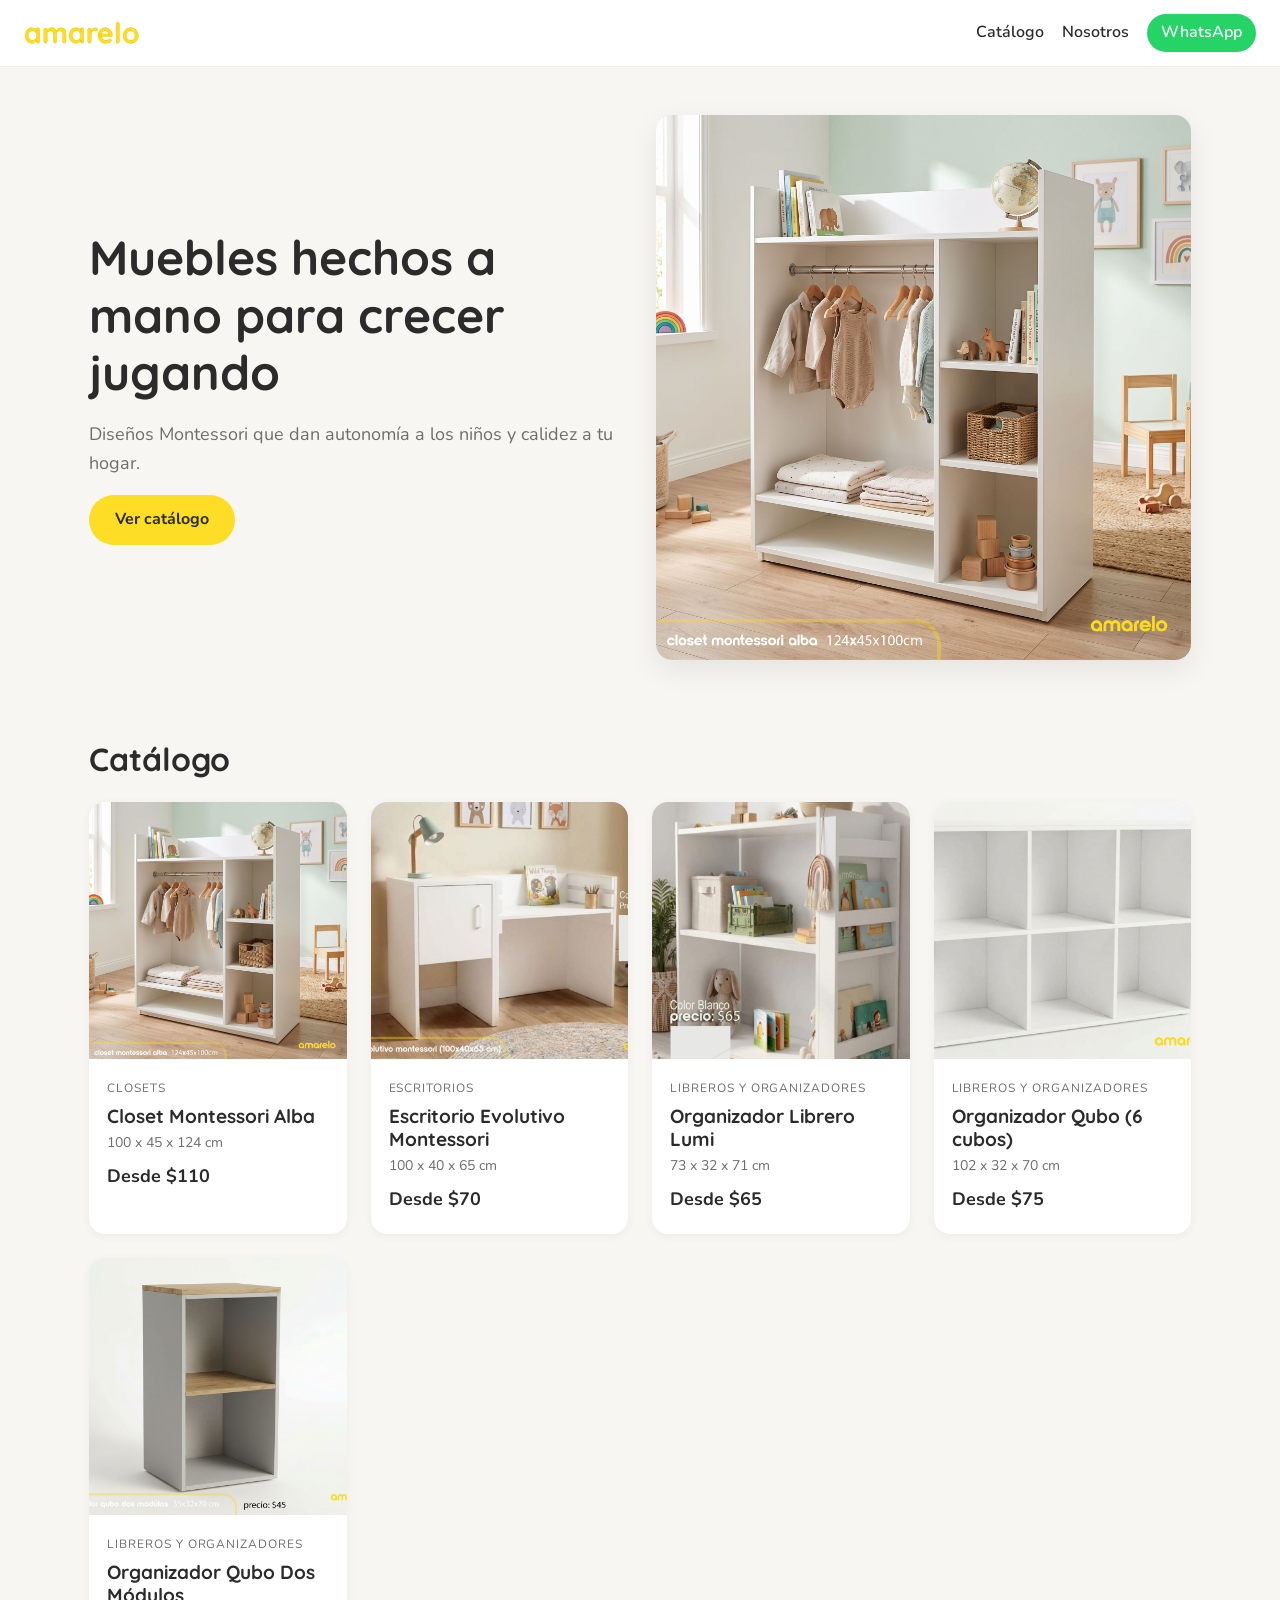
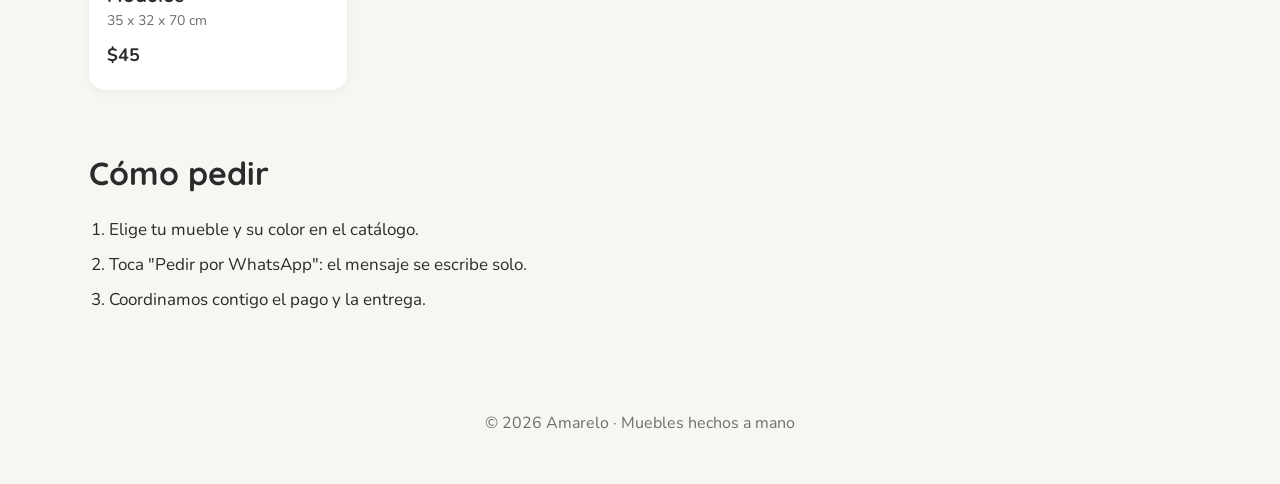
==== index.html @ b25a0f10 "Sitio catálogo Amarelo: inicio, catálogo, detalle y pedidos por WhatsApp Co-Authored-By: Claude Opus" ====
<!DOCTYPE html>                                              <!-- Indica que es un documento HTML5 -->
<html lang="es">                                             <!-- Idioma del contenido: español -->
<head>                                                       <!-- Metadatos de la página -->
  <meta charset="UTF-8">                                     <!-- Codificación para tildes y ñ -->
  <meta name="viewport" content="width=device-width, initial-scale=1"> <!-- Adapta el sitio a celulares -->
  <title>Amarelo | Muebles hechos a mano</title>             <!-- Título de la pestaña -->
  <meta name="description" content="Muebles Montessori hechos a mano. Pedidos por WhatsApp."> <!-- Descripción para buscadores -->
  <link rel="preconnect" href="https://fonts.googleapis.com"> <!-- Acelera la carga de fuentes -->
  <link href="https://fonts.googleapis.com/css2?family=Quicksand:wght@500;700&family=Nunito:wght@400;600&display=swap" rel="stylesheet"> <!-- Fuentes redondeadas parecidas al logo -->
  <link rel="stylesheet" href="css/styles.css">              <!-- Hoja de estilos del sitio -->
  <link rel="stylesheet" href="css/whatsapp-order.css">      <!-- Estilos del botón de WhatsApp -->
</head>                                                      <!-- Fin de metadatos -->
<body>                                                       <!-- Contenido visible -->

  <header class="site-header">                               <!-- Barra superior -->
    <a href="index.html" class="logo">amarelo</a>            <!-- Logo en texto (mismo estilo del logo original) -->
    <nav>                                                    <!-- Menú de navegación -->
      <a href="#catalogo">Catálogo</a>                       <!-- Enlace a la grilla -->
      <a href="#nosotros">Nosotros</a>                       <!-- Enlace a la sección de la marca -->
      <a href="#" data-whatsapp target="_blank" rel="noopener" class="nav-wa">WhatsApp</a> <!-- Contacto directo -->
    </nav>                                                   <!-- Fin del menú -->
  </header>                                                  <!-- Fin barra superior -->

  <section class="hero">                                     <!-- Portada principal -->
    <div class="hero-text">                                  <!-- Bloque de texto -->
      <h1>Muebles hechos a mano para crecer jugando</h1>     <!-- Titular -->
      <p>Diseños Montessori que dan autonomía a los niños y calidez a tu hogar.</p> <!-- Subtítulo -->
      <a href="#catalogo" class="btn">Ver catálogo</a>       <!-- Botón hacia los productos -->
    </div>                                                   <!-- Fin bloque de texto -->
    <img src="img/closet-alba-blanco.jpg" alt="Closet Montessori Alba" class="hero-img"> <!-- Foto destacada -->
  </section>                                                 <!-- Fin portada -->

  <section id="catalogo" class="section">                    <!-- Sección del catálogo -->
    <h2>Catálogo</h2>                                        <!-- Título de sección -->
    <div id="product-grid" class="grid"></div>               <!-- Aquí app.js inserta las tarjetas -->
  </section>                                                 <!-- Fin catálogo -->

  <section id="nosotros" class="section about">              <!-- Sección sobre la marca -->
    <h2>Cómo pedir</h2>                                      <!-- Título -->
    <ol class="steps">                                       <!-- Pasos numerados -->
      <li>Elige tu mueble y su color en el catálogo.</li>    <!-- Paso 1 -->
      <li>Toca "Pedir por WhatsApp": el mensaje se escribe solo.</li> <!-- Paso 2 -->
      <li>Coordinamos contigo el pago y la entrega.</li>     <!-- Paso 3 -->
    </ol>                                                    <!-- Fin pasos -->
  </section>                                                 <!-- Fin sección nosotros -->

  <footer class="site-footer">                               <!-- Pie de página -->
    <p>© <span id="year"></span> Amarelo · Muebles hechos a mano</p> <!-- Derechos; el año lo pone app.js -->
  </footer>                                                  <!-- Fin pie -->

  <script src="js/whatsapp-order.js"></script>               <!-- Número de WhatsApp y creación del botón de pedido -->
  <script src="js/products.js"></script>                     <!-- Carga los datos de productos -->
  <script src="js/app.js"></script>                          <!-- Carga la lógica que dibuja el sitio -->
</body>                                                      <!-- Fin contenido -->
</html>                                                      <!-- Fin documento -->
---- css/styles.css ----
/* ===================================================================
   styles.css — Estilos del sitio Amarelo
   =================================================================== */

:root {                                         /* Variables de color y medidas reutilizables */
  --yellow: #FDDD25;                            /* Amarillo del logo */
  --yellow-dark: #E6C200;                       /* Amarillo más oscuro para hover */
  --ink: #2B2B2B;                               /* Color principal del texto */
  --muted: #6E6E6E;                             /* Texto secundario */
  --bg: #F7F6F3;                                /* Fondo cálido claro */
  --card: #FFFFFF;                              /* Fondo de tarjetas */
  --wa: #25D366;                                /* Verde de WhatsApp */
  --radius: 16px;                               /* Bordes redondeados */
}                                               /* Fin variables */

* { box-sizing: border-box; }                   /* El padding no agranda las cajas */

body {                                          /* Estilo base de la página */
  margin: 0;                                    /* Quita el margen por defecto */
  font-family: "Nunito", system-ui, sans-serif; /* Fuente del texto */
  color: var(--ink);                            /* Color del texto */
  background: var(--bg);                        /* Color de fondo */
  line-height: 1.6;                             /* Espaciado entre líneas */
}                                               /* Fin body */

img { max-width: 100%; display: block; }        /* Las imágenes nunca se salen de su contenedor */
a { color: inherit; }                           /* Los enlaces usan el color del texto */

h1, h2, h3, .logo {                             /* Títulos y logo */
  font-family: "Quicksand", sans-serif;         /* Fuente redondeada tipo logo */
  line-height: 1.2;                             /* Interlineado más apretado */
}                                               /* Fin títulos */

/* ---------- Encabezado ---------- */
.site-header {                                  /* Barra superior */
  position: sticky; top: 0; z-index: 10;        /* Se queda fija al hacer scroll */
  display: flex; align-items: center;           /* Elementos en fila, centrados verticalmente */
  justify-content: space-between;               /* Logo a la izquierda, menú a la derecha */
  padding: 14px 24px;                           /* Espacio interno */
  background: rgba(255,255,255,.95);            /* Fondo blanco casi opaco */
  border-bottom: 1px solid #eee;                /* Línea inferior sutil */
}                                               /* Fin encabezado */
.logo {                                         /* Texto del logo */
  font-size: 28px; font-weight: 700;            /* Tamaño y grosor */
  color: var(--yellow);                         /* Amarillo de la marca */
  text-decoration: none;                        /* Sin subrayado */
  -webkit-text-stroke: .4px var(--yellow-dark); /* Borde fino para que se lea sobre blanco */
}                                               /* Fin logo */
nav { display: flex; gap: 18px; align-items: center; } /* Menú en fila con separación */
nav a { text-decoration: none; font-weight: 600; } /* Enlaces del menú sin subrayado */
.nav-wa {                                       /* Botón de WhatsApp del menú */
  background: var(--wa); color: #fff;           /* Verde con texto blanco */
  padding: 6px 14px; border-radius: 999px;      /* Forma de píldora */
}                                               /* Fin botón menú */

/* ---------- Portada ---------- */
.hero {                                         /* Contenedor de la portada */
  display: grid;                                /* Usa grilla */
  grid-template-columns: 1fr 1fr;               /* Dos columnas: texto e imagen */
  gap: 32px; align-items: center;               /* Separación y centrado */
  max-width: 1150px; margin: 0 auto;            /* Ancho máximo centrado */
  padding: 48px 24px;                           /* Espacio interno */
}                                               /* Fin portada */
.hero h1 { font-size: clamp(30px, 5vw, 48px); margin: 0 0 12px; } /* Titular que escala con la pantalla */
.hero p { font-size: 18px; color: var(--muted); } /* Subtítulo gris */
.hero-img { border-radius: var(--radius); box-shadow: 0 10px 30px rgba(0,0,0,.08); } /* Foto redondeada con sombra */
.btn {                                          /* Botón principal amarillo */
  display: inline-block;                        /* Se comporta como bloque en línea */
  background: var(--yellow); color: var(--ink); /* Amarillo con texto oscuro */
  padding: 12px 26px; border-radius: 999px;     /* Forma de píldora */
  font-weight: 700; text-decoration: none;      /* Texto fuerte sin subrayado */
  transition: background .2s;                   /* Animación suave del color */
}                                               /* Fin botón */
.btn:hover { background: var(--yellow-dark); }  /* Color al pasar el mouse */

/* ---------- Secciones y grilla ---------- */
.section { max-width: 1150px; margin: 0 auto; padding: 32px 24px; } /* Ancho y espaciado de secciones */
.section h2 { font-size: 32px; margin: 0 0 24px; } /* Títulos de sección */
.grid {                                         /* Grilla de productos */
  display: grid;                                /* Usa CSS Grid */
  grid-template-columns: repeat(auto-fill, minmax(250px, 1fr)); /* Columnas automáticas según el ancho */
  gap: 24px;                                    /* Separación entre tarjetas */
}                                               /* Fin grilla */
.card {                                         /* Tarjeta de producto */
  background: var(--card); border-radius: var(--radius); /* Fondo blanco redondeado */
  overflow: hidden; text-decoration: none;      /* Recorta la imagen y quita subrayado */
  box-shadow: 0 2px 10px rgba(0,0,0,.05);       /* Sombra suave */
  transition: transform .2s, box-shadow .2s;    /* Animación al pasar el mouse */
}                                               /* Fin tarjeta */
.card:hover { transform: translateY(-4px); box-shadow: 0 10px 24px rgba(0,0,0,.1); } /* Se eleva al pasar el mouse */
.card-img { aspect-ratio: 1 / 1; background: #eee; } /* Contenedor cuadrado de la imagen */
.card-img img { width: 100%; height: 100%; object-fit: cover; } /* La imagen llena el cuadro sin deformarse */
.card-body { padding: 16px 18px 20px; }         /* Espacio interno del texto */
.card-body h3 { margin: 4px 0; font-size: 19px; } /* Nombre del producto */
.card-cat {                                     /* Etiqueta de categoría */
  font-size: 12px; text-transform: uppercase;   /* Pequeña y en mayúsculas */
  letter-spacing: .08em; color: var(--muted);   /* Espaciada y gris */
}                                               /* Fin categoría */
.card-dim { color: var(--muted); margin: 0; font-size: 14px; } /* Medidas en gris */
.card-price { font-weight: 700; font-size: 18px; margin: 8px 0 0; } /* Precio destacado */

/* ---------- Cómo pedir ---------- */
.steps { padding-left: 20px; font-size: 17px; } /* Lista numerada de pasos */
.steps li { margin-bottom: 8px; }               /* Separación entre pasos */

/* ---------- Detalle de producto ---------- */
.back { display: inline-block; margin-bottom: 20px; color: var(--muted); text-decoration: none; } /* Enlace "volver" */
.detail {                                       /* Contenedor del detalle */
  display: grid;                                /* Usa grilla */
  grid-template-columns: 1.2fr 1fr;             /* Galería más ancha que la info */
  gap: 40px; align-items: start;                /* Separación y alineación arriba */
}                                               /* Fin detalle */
.detail-main { width: 100%; border-radius: var(--radius); background: #eee; } /* Imagen grande */
.thumbs { display: flex; gap: 10px; margin-top: 12px; flex-wrap: wrap; } /* Fila de miniaturas */
.thumbs img {                                   /* Cada miniatura */
  width: 72px; height: 72px; object-fit: cover; /* Cuadradas y recortadas */
  border-radius: 10px; cursor: pointer;         /* Redondeadas y clicables */
  border: 2px solid transparent;                /* Borde invisible por defecto */
}                                               /* Fin miniatura */
.thumbs img:hover { border-color: var(--yellow); } /* Borde amarillo al pasar el mouse */
.detail-info h1 { font-size: 34px; margin: 6px 0; } /* Nombre del producto */
.detail-price { font-size: 30px; font-weight: 700; margin: 0 0 12px; } /* Precio grande */
.variants { display: flex; flex-wrap: wrap; gap: 8px; align-items: center; margin: 20px 0; } /* Botones de color */
.chip {                                         /* Botón de variante */
  border: 2px solid #ddd; background: #fff;     /* Borde gris y fondo blanco */
  padding: 6px 14px; border-radius: 999px;      /* Forma de píldora */
  font: inherit; cursor: pointer;               /* Misma fuente y cursor de mano */
}                                               /* Fin chip */
.chip.active { border-color: var(--ink); background: var(--yellow); } /* Variante seleccionada */
.btn-whatsapp {                                 /* Botón principal de pedido */
  display: inline-block;                        /* Bloque en línea */
  background: var(--wa); color: #fff;           /* Verde WhatsApp con texto blanco */
  padding: 14px 28px; border-radius: 999px;     /* Píldora grande */
  font-weight: 700; text-decoration: none;      /* Texto fuerte sin subrayado */
  font-size: 18px;                              /* Tamaño de texto */
}                                               /* Fin botón WhatsApp */
.btn-whatsapp:hover { filter: brightness(.93); } /* Se oscurece un poco al pasar el mouse */
.note { color: var(--muted); font-size: 14px; } /* Nota pequeña bajo el botón */
.not-found { font-size: 18px; }                 /* Mensaje si el producto no existe */

/* ---------- Pie de página ---------- */
.site-footer { text-align: center; padding: 32px; color: var(--muted); } /* Pie centrado y gris */

/* ---------- Celulares (pantallas angostas) ---------- */
@media (max-width: 760px) {                     /* Reglas solo para pantallas pequeñas */
  .hero, .detail { grid-template-columns: 1fr; } /* Una sola columna */
  .hero { padding-top: 24px; }                  /* Menos espacio arriba */
  nav a:not(.nav-wa) { display: none; }         /* Oculta enlaces de texto; queda solo WhatsApp */
}                                               /* Fin reglas móviles */
.features { padding-left: 20px; margin: 8px 0; color: var(--ink); } /* Lista de características del producto */
.wa-order-btn { font-size: 18px; padding: 14px 28px; }   /* Botón de pedido más grande en el detalle */
---- css/whatsapp-order.css ----
/* whatsapp-order.css: styles for the "Pedir por WhatsApp" button. */

.wa-order-btn {                      /* The button itself (it's an <a> link styled as a button). */
  display: inline-flex;              /* Lets the text sit centered inside the button. */
  align-items: center;               /* Vertically centers the content. */
  justify-content: center;           /* Horizontally centers the content. */
  gap: 0.5rem;                       /* Space between an icon and the text, if one is added later. */
  margin-top: 0.75rem;               /* Separates the button from the product info above it. */
  padding: 0.7rem 1.2rem;            /* Comfortable tap area, important on phones. */
  min-height: 44px;                  /* Minimum touch target size recommended for mobile. */
  background: #25D366;               /* Official WhatsApp green so customers recognize it instantly. */
  color: #ffffff;                    /* White text for contrast on green. */
  font-weight: 600;                  /* Semi-bold so the call to action stands out. */
  text-decoration: none;             /* Removes the default link underline. */
  border-radius: 999px;              /* Fully rounded "pill" shape. */
  transition: background 0.2s;       /* Smooth color change on hover. */
}

.wa-order-btn:hover,                 /* When the mouse is over the button... */
.wa-order-btn:focus-visible {        /* ...or it's focused with the keyboard: */
  background: #1DA851;               /* use a darker green as feedback. */
}

.wa-order-btn:focus-visible {        /* Keyboard focus only: */
  outline: 3px solid #128C7E;        /* show a clear outline for accessibility. */
  outline-offset: 2px;               /* Leave a small gap between the button and the outline. */
}
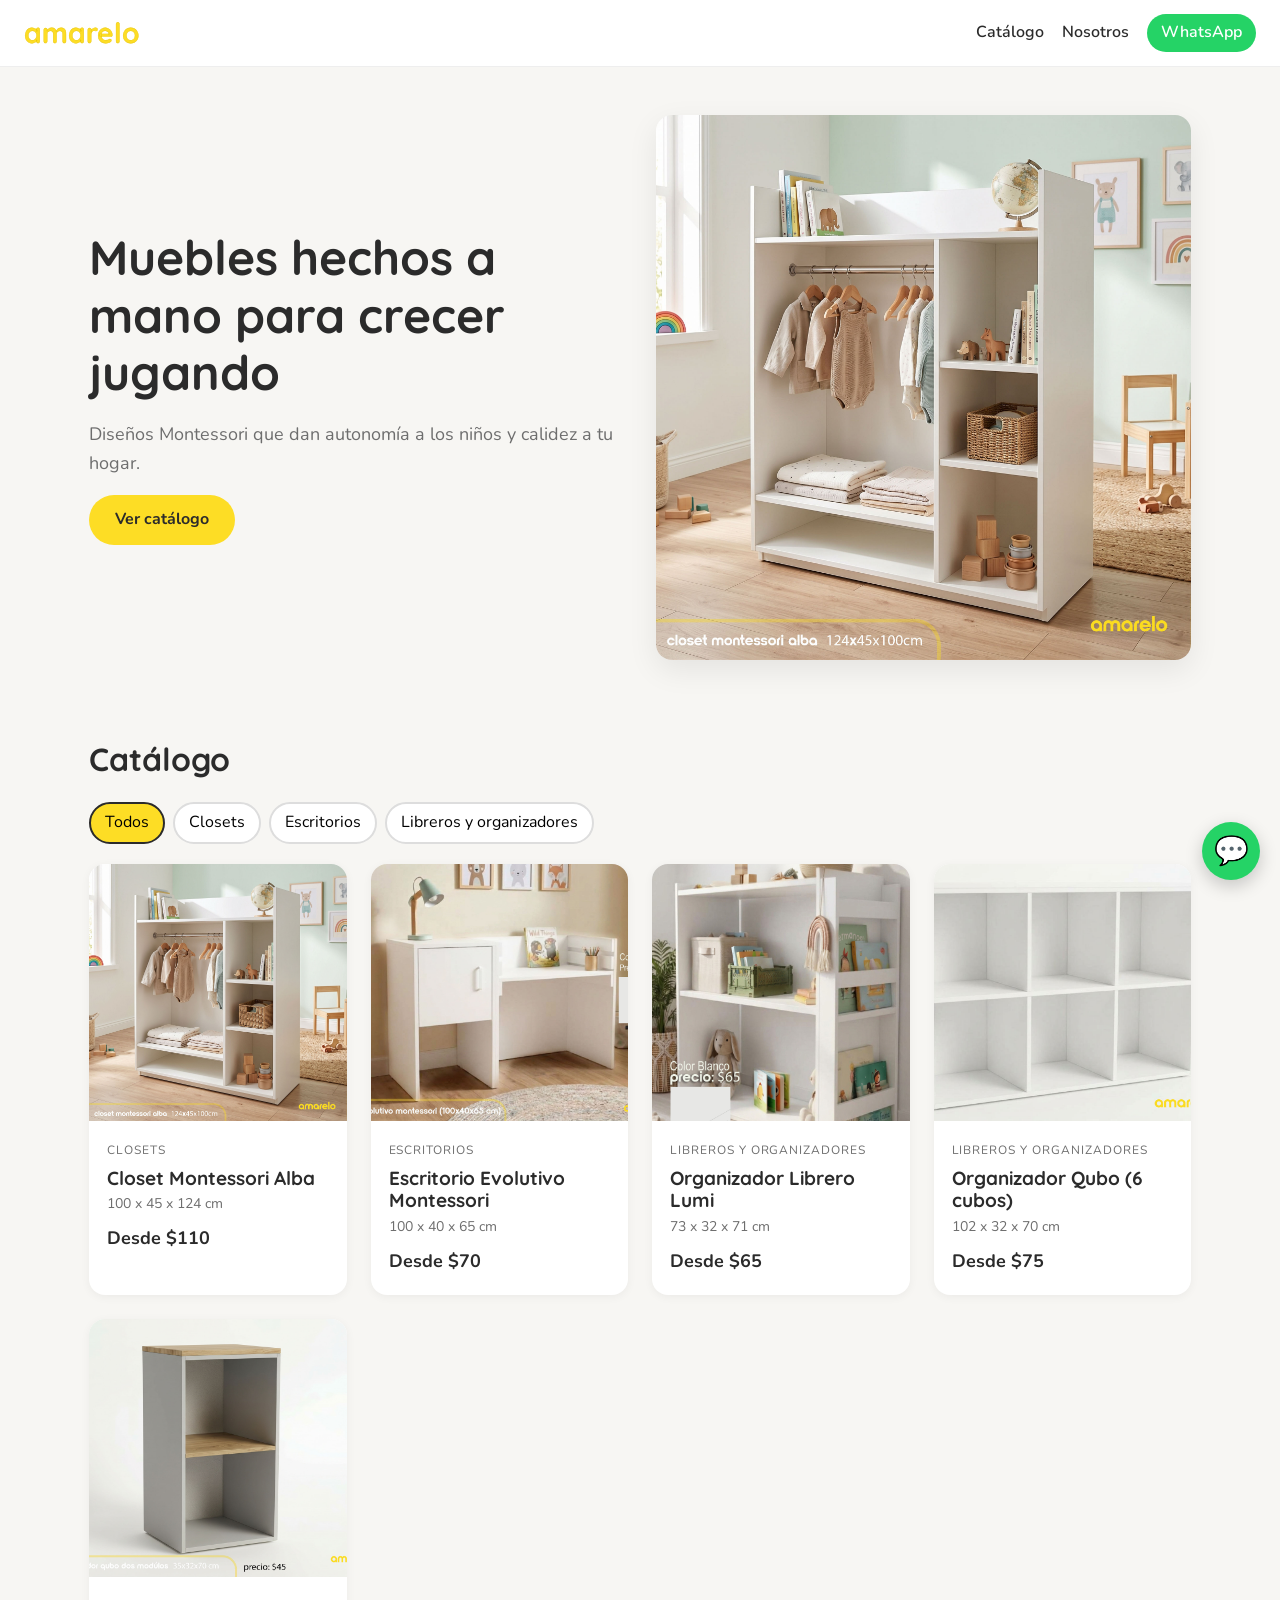
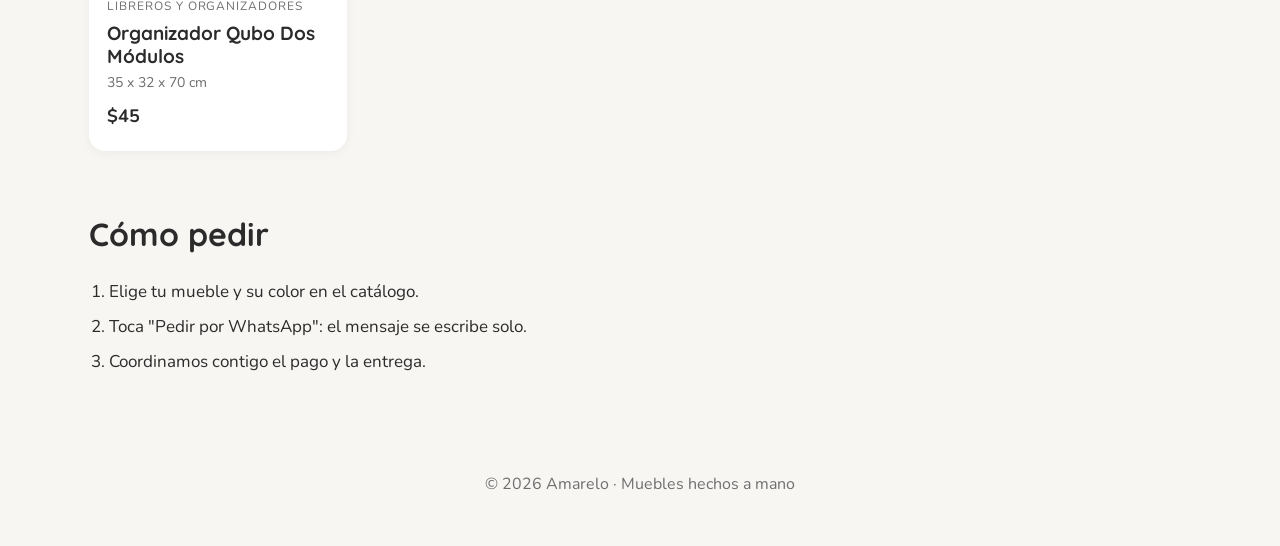
==== commit ed417718: "Filtros por categoría, botón flotante de WhatsApp, favicon y vista previa al compartir Co-Authored-B" ====
--- a/index.html
+++ b/index.html
@@ -7,6 +7,11 @@
   <meta name="description" content="Muebles Montessori hechos a mano. Pedidos por WhatsApp."> <!-- Descripción para buscadores -->
   <link rel="preconnect" href="https://fonts.googleapis.com"> <!-- Acelera la carga de fuentes -->
   <link href="https://fonts.googleapis.com/css2?family=Quicksand:wght@500;700&family=Nunito:wght@400;600&display=swap" rel="stylesheet"> <!-- Fuentes redondeadas parecidas al logo -->
+  <link rel="icon" type="image/jpeg" href="img/logo-amarelo-fondo-amarillo.jpg"> <!-- Ícono de la pestaña con el logo -->
+  <meta name="theme-color" content="#FDDD25">                <!-- Color de la barra del navegador en celulares -->
+  <meta property="og:title" content="Amarelo | Muebles hechos a mano"> <!-- Título al compartir el enlace (WhatsApp, Facebook) -->
+  <meta property="og:description" content="Muebles Montessori hechos a mano. Pedidos por WhatsApp."> <!-- Texto al compartir -->
+  <meta property="og:image" content="img/closet-alba-blanco.jpg"> <!-- Imagen al compartir (en producción conviene URL completa) -->
   <link rel="stylesheet" href="css/styles.css">              <!-- Hoja de estilos del sitio -->
   <link rel="stylesheet" href="css/whatsapp-order.css">      <!-- Estilos del botón de WhatsApp -->
 </head>                                                      <!-- Fin de metadatos -->
@@ -32,6 +37,7 @@
 
   <section id="catalogo" class="section">                    <!-- Sección del catálogo -->
     <h2>Catálogo</h2>                                        <!-- Título de sección -->
+    <div id="filters" class="filters"></div>                 <!-- Aquí app.js pone los botones de categoría -->
     <div id="product-grid" class="grid"></div>               <!-- Aquí app.js inserta las tarjetas -->
   </section>                                                 <!-- Fin catálogo -->
 
@@ -48,6 +54,7 @@
     <p>© <span id="year"></span> Amarelo · Muebles hechos a mano</p> <!-- Derechos; el año lo pone app.js -->
   </footer>                                                  <!-- Fin pie -->
 
+  <a href="#" data-whatsapp target="_blank" rel="noopener" class="wa-fab" aria-label="Escríbenos por WhatsApp">💬</a> <!-- Botón flotante de WhatsApp, siempre visible -->
   <script src="js/whatsapp-order.js"></script>               <!-- Número de WhatsApp y creación del botón de pedido -->
   <script src="js/products.js"></script>                     <!-- Carga los datos de productos -->
   <script src="js/app.js"></script>                          <!-- Carga la lógica que dibuja el sitio -->
--- a/css/styles.css
+++ b/css/styles.css
@@ -149,3 +149,17 @@
 }                                               /* Fin reglas móviles */
 .features { padding-left: 20px; margin: 8px 0; color: var(--ink); } /* Lista de características del producto */
 .wa-order-btn { font-size: 18px; padding: 14px 28px; }   /* Botón de pedido más grande en el detalle */
+
+/* ---------- Filtros y botón flotante ---------- */
+.filters { display: flex; flex-wrap: wrap; gap: 8px; margin-bottom: 20px; } /* Fila de botones de categoría */
+.wa-fab {                                       /* Botón redondo flotante de WhatsApp */
+  position: fixed; right: 20px; bottom: 20px;   /* Fijo en la esquina inferior derecha */
+  width: 58px; height: 58px; border-radius: 50%; /* Círculo */
+  display: grid; place-items: center;           /* Centra el ícono */
+  background: var(--wa); color: #fff;           /* Verde WhatsApp */
+  font-size: 28px; text-decoration: none;       /* Ícono grande sin subrayado */
+  box-shadow: 0 6px 18px rgba(0,0,0,.2);        /* Sombra para que se note */
+  z-index: 20;                                  /* Por encima del resto */
+}                                               /* Fin botón flotante */
+.wa-fab:hover { filter: brightness(.93); }      /* Un poco más oscuro al pasar el mouse */
+section[id] { scroll-margin-top: 80px; }        /* Al saltar a una sección, el título no queda tapado por la barra fija */
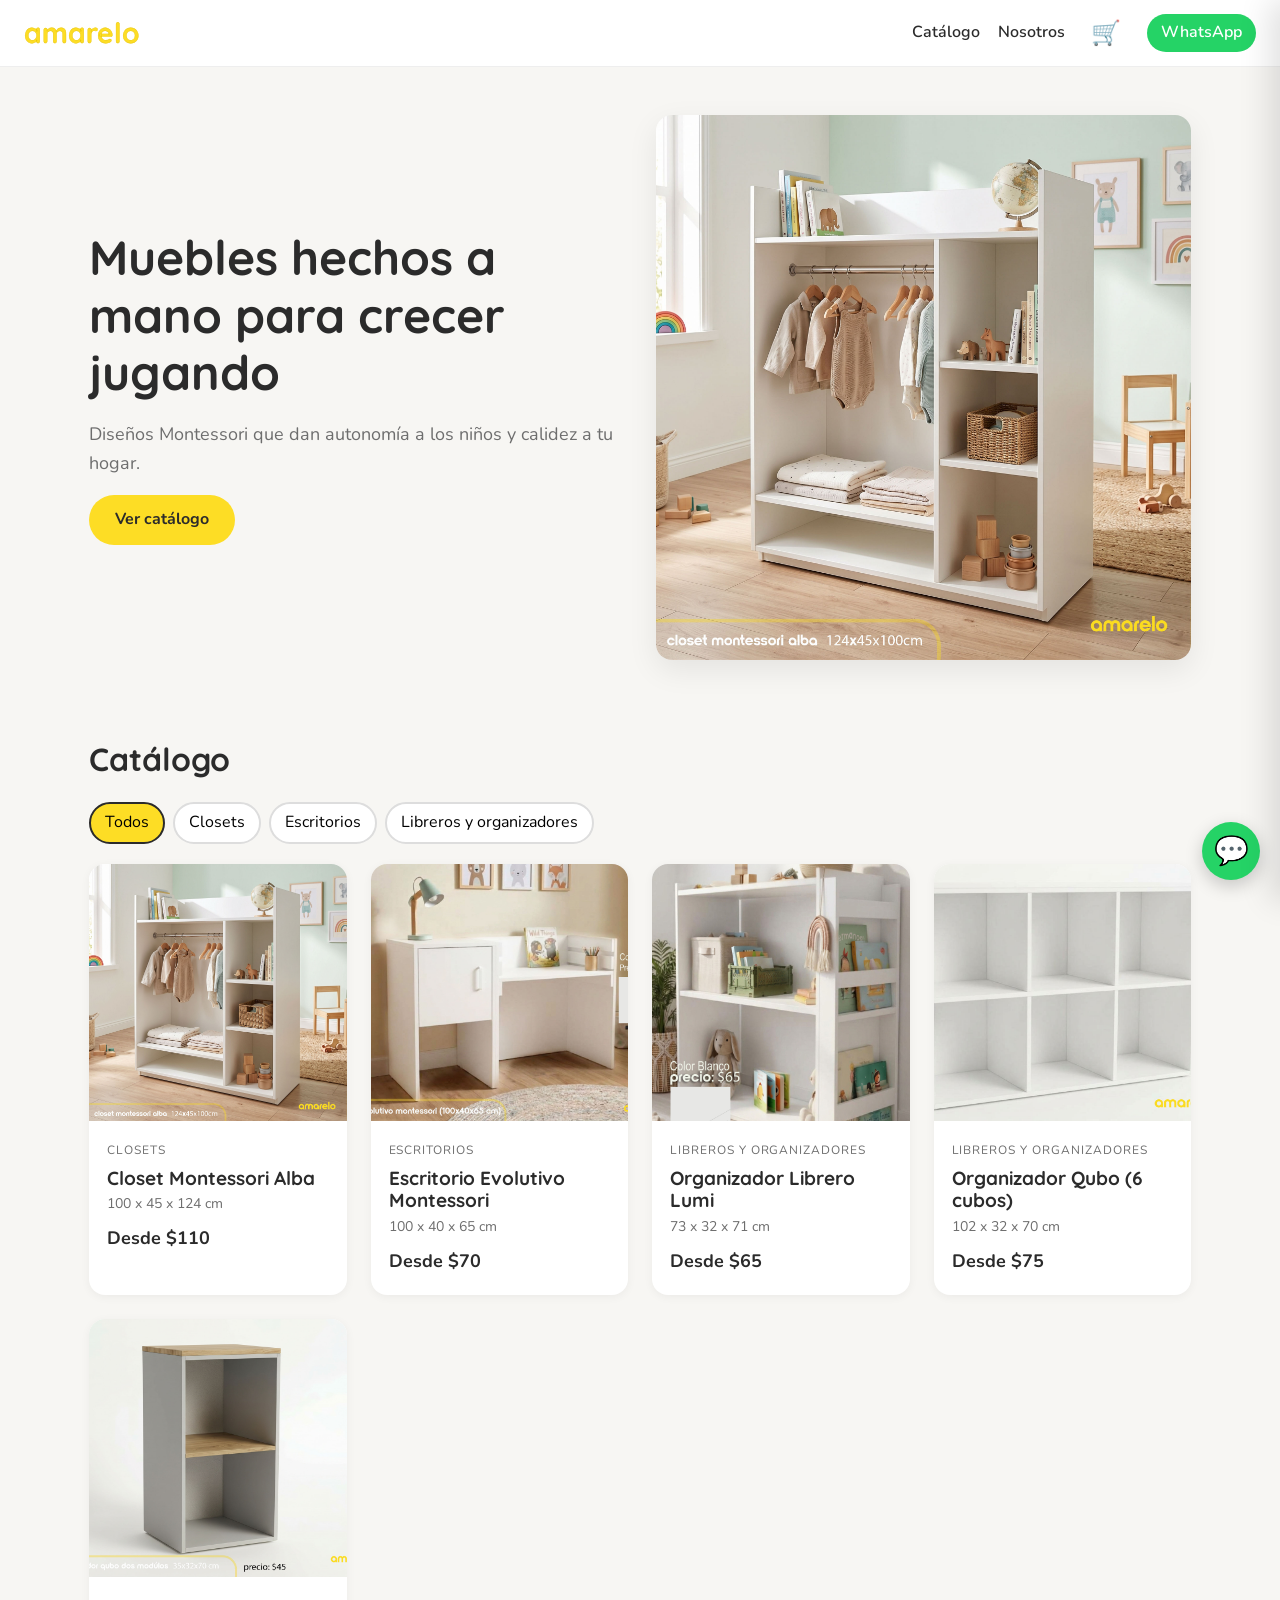
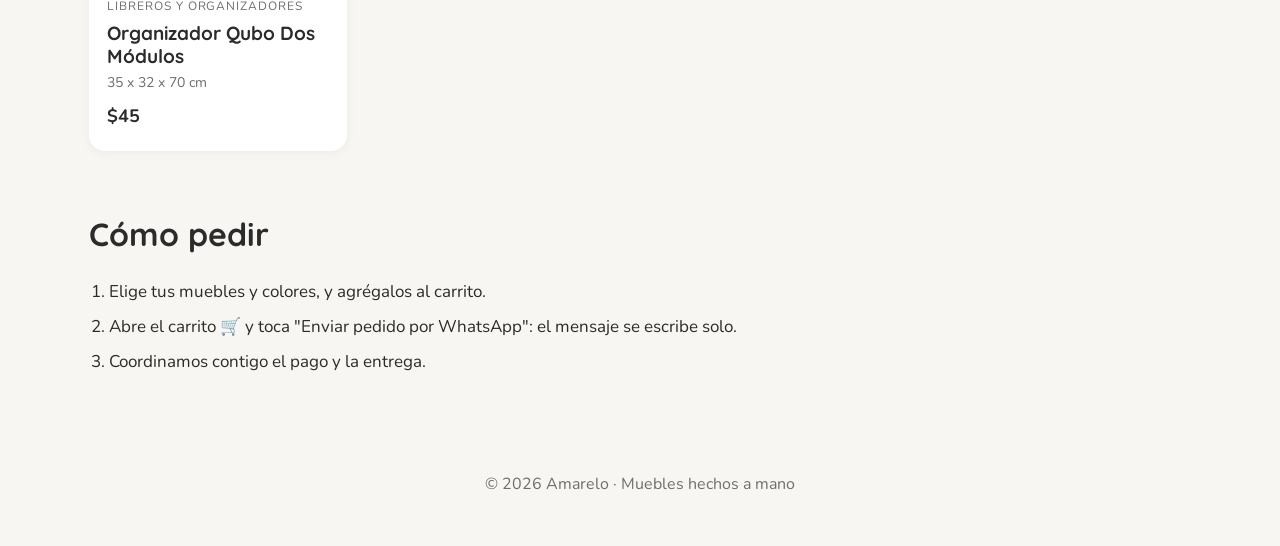
==== commit 08db8968: "Carrito de compras: varios productos en un solo pedido por WhatsApp Co-Authored-By: Claude Opus 5.5 " ====
--- a/index.html
+++ b/index.html
@@ -44,8 +44,8 @@
   <section id="nosotros" class="section about">              <!-- Sección sobre la marca -->
     <h2>Cómo pedir</h2>                                      <!-- Título -->
     <ol class="steps">                                       <!-- Pasos numerados -->
-      <li>Elige tu mueble y su color en el catálogo.</li>    <!-- Paso 1 -->
-      <li>Toca "Pedir por WhatsApp": el mensaje se escribe solo.</li> <!-- Paso 2 -->
+      <li>Elige tus muebles y colores, y agrégalos al carrito.</li> <!-- Paso 1 -->
+      <li>Abre el carrito 🛒 y toca "Enviar pedido por WhatsApp": el mensaje se escribe solo.</li> <!-- Paso 2 -->
       <li>Coordinamos contigo el pago y la entrega.</li>     <!-- Paso 3 -->
     </ol>                                                    <!-- Fin pasos -->
   </section>                                                 <!-- Fin sección nosotros -->
@@ -57,6 +57,7 @@
   <a href="#" data-whatsapp target="_blank" rel="noopener" class="wa-fab" aria-label="Escríbenos por WhatsApp">💬</a> <!-- Botón flotante de WhatsApp, siempre visible -->
   <script src="js/whatsapp-order.js"></script>               <!-- Número de WhatsApp y creación del botón de pedido -->
   <script src="js/products.js"></script>                     <!-- Carga los datos de productos -->
+  <script src="js/cart.js"></script>                         <!-- Carrito: guarda productos y arma el pedido de WhatsApp -->
   <script src="js/app.js"></script>                          <!-- Carga la lógica que dibuja el sitio -->
 </body>                                                      <!-- Fin contenido -->
 </html>                                                      <!-- Fin documento -->
--- a/css/styles.css
+++ b/css/styles.css
@@ -163,3 +163,74 @@
 }                                               /* Fin botón flotante */
 .wa-fab:hover { filter: brightness(.93); }      /* Un poco más oscuro al pasar el mouse */
 section[id] { scroll-margin-top: 80px; }        /* Al saltar a una sección, el título no queda tapado por la barra fija */
+
+/* ---------- Carrito ---------- */
+.cart-btn {                                     /* Botón del carrito en el menú */
+  position: relative;                           /* Permite ubicar el contador encima */
+  background: none; border: 0;                  /* Sin fondo ni borde */
+  font-size: 24px; cursor: pointer;             /* Ícono grande y clicable */
+  padding: 4px 8px;                             /* Área de toque */
+}                                               /* Fin botón carrito */
+.cart-count {                                   /* Circulito con el número de unidades */
+  position: absolute; top: -4px; right: -6px;   /* Esquina superior derecha del ícono */
+  background: var(--yellow); color: var(--ink); /* Amarillo con texto oscuro */
+  font-size: 12px; font-weight: 700;            /* Número pequeño y fuerte */
+  min-width: 20px; height: 20px;                /* Tamaño mínimo */
+  border-radius: 999px; display: grid; place-items: center; /* Redondo y centrado */
+  padding: 0 5px;                               /* Espacio si el número tiene 2 cifras */
+}                                               /* Fin contador */
+.cart-count[hidden] { display: none; }          /* Oculto cuando el carrito está vacío */
+.cart-overlay {                                 /* Fondo oscuro detrás del panel */
+  position: fixed; inset: 0;                    /* Cubre toda la pantalla */
+  background: rgba(0,0,0,.35);                  /* Negro semitransparente */
+  opacity: 0; pointer-events: none;             /* Invisible y no clicable por defecto */
+  transition: opacity .25s; z-index: 40;        /* Aparece suavemente, encima del contenido */
+}                                               /* Fin fondo */
+.cart-panel {                                   /* Panel lateral del carrito */
+  position: fixed; top: 0; right: 0;            /* Pegado a la derecha */
+  width: min(420px, 100%); height: 100%;        /* Ancho máximo 420px, todo el alto */
+  background: #fff; z-index: 50;                /* Blanco, por encima del fondo */
+  display: flex; flex-direction: column;        /* Encabezado, lista y pie en columna */
+  transform: translateX(100%);                  /* Escondido fuera de la pantalla */
+  transition: transform .25s;                   /* Se desliza al abrir */
+  box-shadow: -10px 0 30px rgba(0,0,0,.12);     /* Sombra a la izquierda */
+}                                               /* Fin panel */
+body.cart-open .cart-panel { transform: none; } /* Abierto: vuelve a su lugar */
+body.cart-open .cart-overlay { opacity: 1; pointer-events: auto; } /* Abierto: muestra el fondo */
+body.cart-open { overflow: hidden; }            /* Evita mover la página de atrás */
+.cart-head {                                    /* Encabezado del panel */
+  display: flex; justify-content: space-between; align-items: center; /* Título a la izquierda, X a la derecha */
+  padding: 16px 20px; border-bottom: 1px solid #eee; /* Espacio y línea inferior */
+}                                               /* Fin encabezado */
+.cart-head h2 { margin: 0; font-size: 22px; }   /* Título del panel */
+.cart-close { background: none; border: 0; font-size: 20px; cursor: pointer; } /* Botón X */
+.cart-items { flex: 1; overflow-y: auto; padding: 8px 20px; } /* Lista con scroll propio */
+.cart-empty { color: var(--muted); }            /* Mensaje de carrito vacío */
+.cart-row {                                     /* Una fila del carrito */
+  display: grid; grid-template-columns: 64px 1fr auto; /* Foto, información y subtotal */
+  gap: 12px; align-items: center;               /* Separación y centrado */
+  padding: 12px 0; border-bottom: 1px solid #f0f0f0; /* Espacio y separador */
+}                                               /* Fin fila */
+.cart-row img { width: 64px; height: 64px; object-fit: cover; border-radius: 10px; } /* Miniatura */
+.cart-info a { font-weight: 700; text-decoration: none; display: block; } /* Nombre del producto */
+.cart-variant { font-size: 13px; color: var(--muted); } /* Color y precio unitario */
+.qty { display: flex; align-items: center; gap: 8px; margin-top: 6px; } /* Controles de cantidad */
+.qty button {                                   /* Botones − y + */
+  width: 28px; height: 28px; border-radius: 50%; /* Redondos */
+  border: 1px solid #ddd; background: #fff;     /* Borde gris */
+  font-size: 16px; cursor: pointer;             /* Tamaño y cursor */
+}                                               /* Fin botones de cantidad */
+.qty .cart-remove {                             /* Botón "Quitar" */
+  width: auto; border: 0; border-radius: 0;     /* Texto plano, sin círculo */
+  color: var(--muted); font-size: 13px;         /* Gris y pequeño */
+  text-decoration: underline;                   /* Subrayado como enlace */
+}                                               /* Fin quitar */
+.cart-foot { padding: 16px 20px; border-top: 1px solid #eee; } /* Pie del panel */
+.cart-total { font-size: 20px; margin: 0 0 8px; } /* Total */
+.cart-send { width: 100%; }                     /* Botón de enviar a todo el ancho */
+.cart-send.disabled { background: #bbb; pointer-events: none; } /* Gris y no clicable si está vacío */
+.buy-row { display: flex; gap: 12px; align-items: center; flex-wrap: wrap; margin-bottom: 4px; } /* Cantidad + Agregar */
+.qty-lg { margin-top: 0; }                      /* Sin margen extra en el detalle */
+.qty-lg button { width: 40px; height: 40px; font-size: 20px; } /* Botones de cantidad más grandes */
+.qty-lg span { min-width: 24px; text-align: center; font-weight: 700; } /* Número centrado */
+button.btn { border: 0; font: inherit; font-weight: 700; cursor: pointer; } /* El botón amarillo funciona igual siendo <button> */
